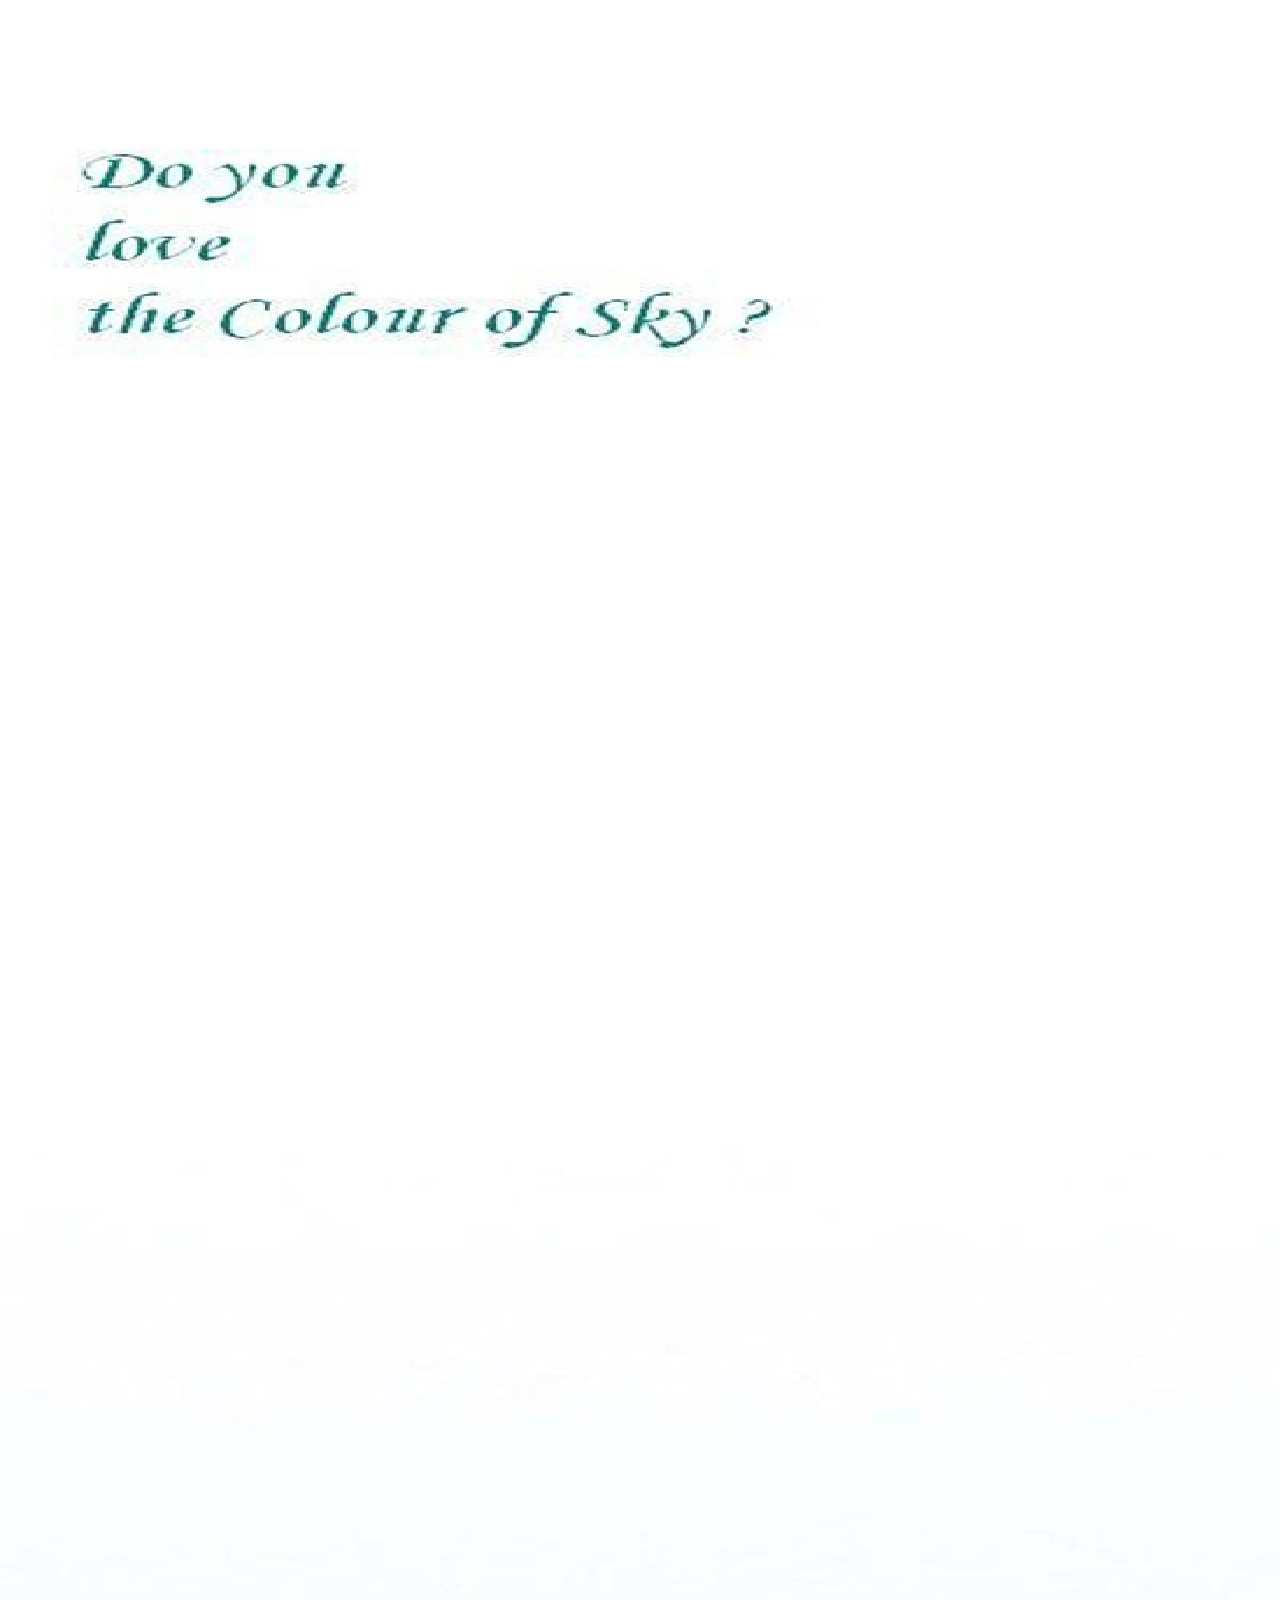
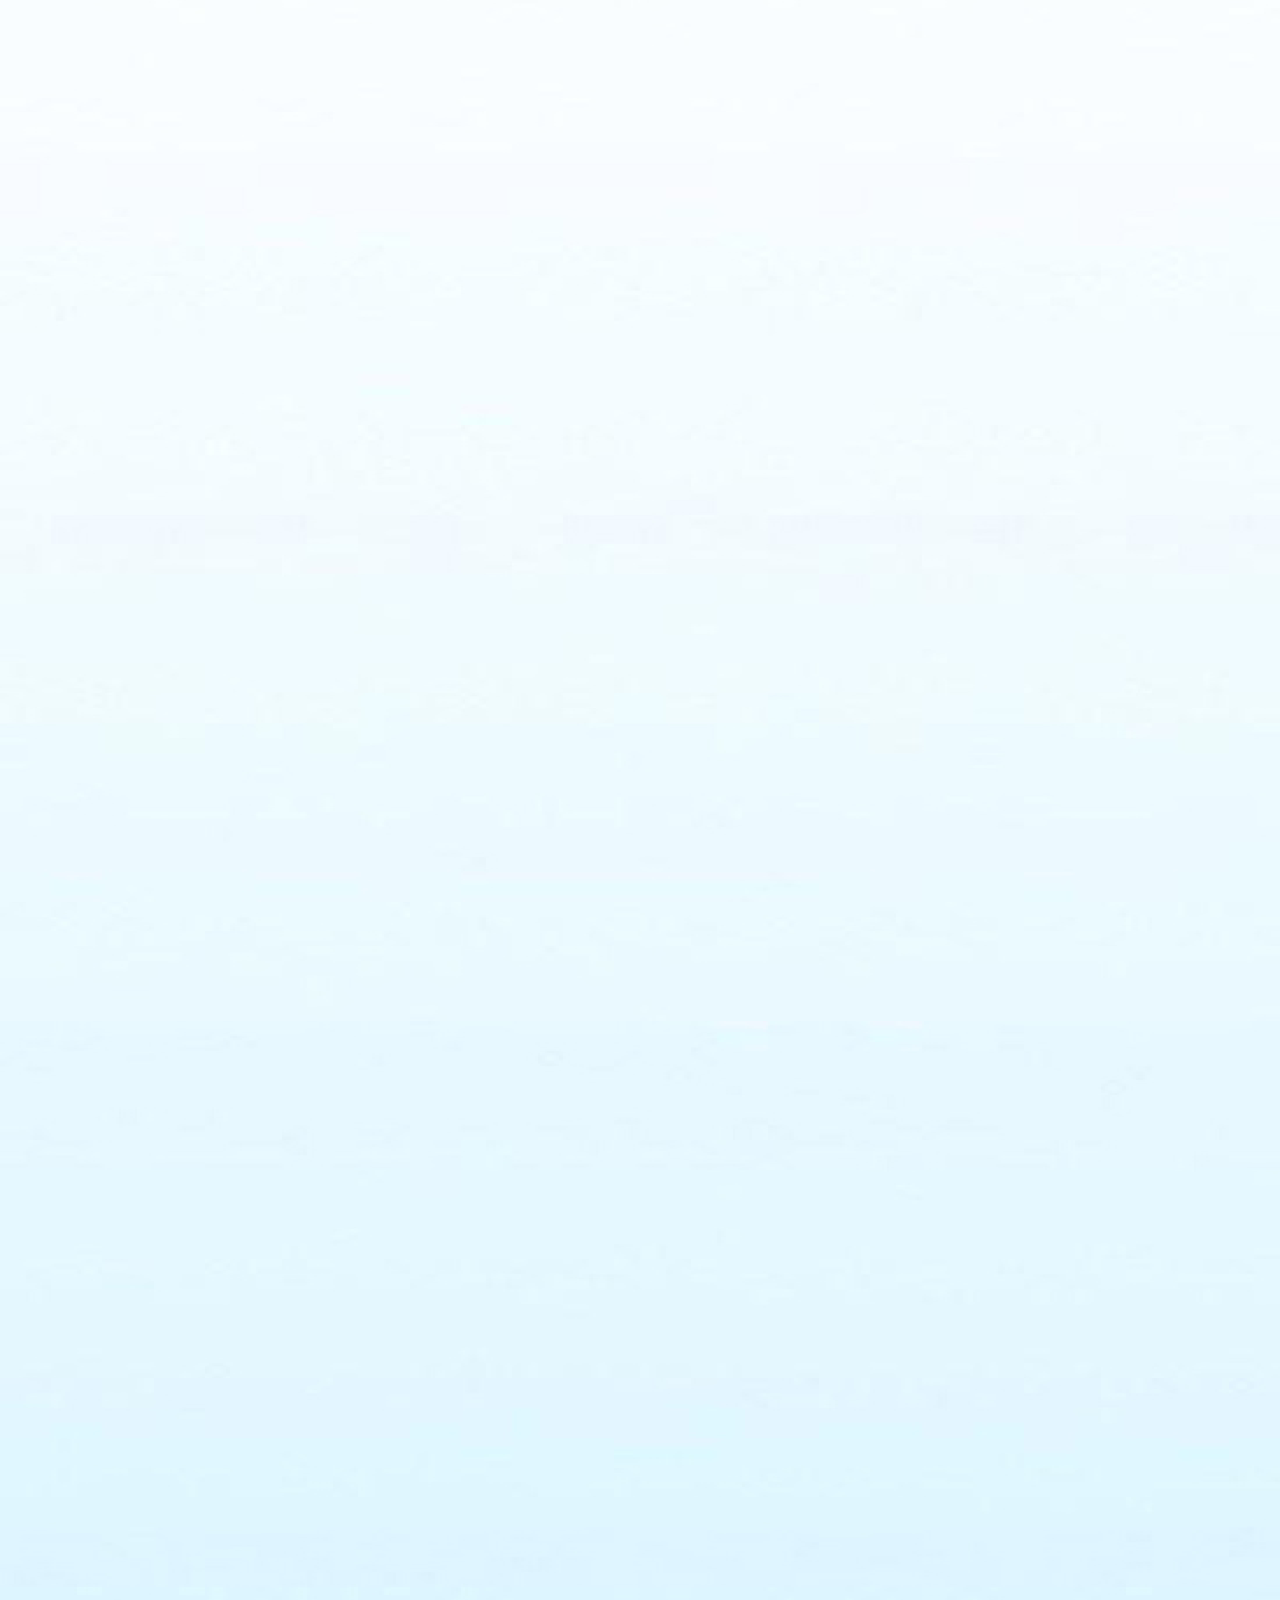
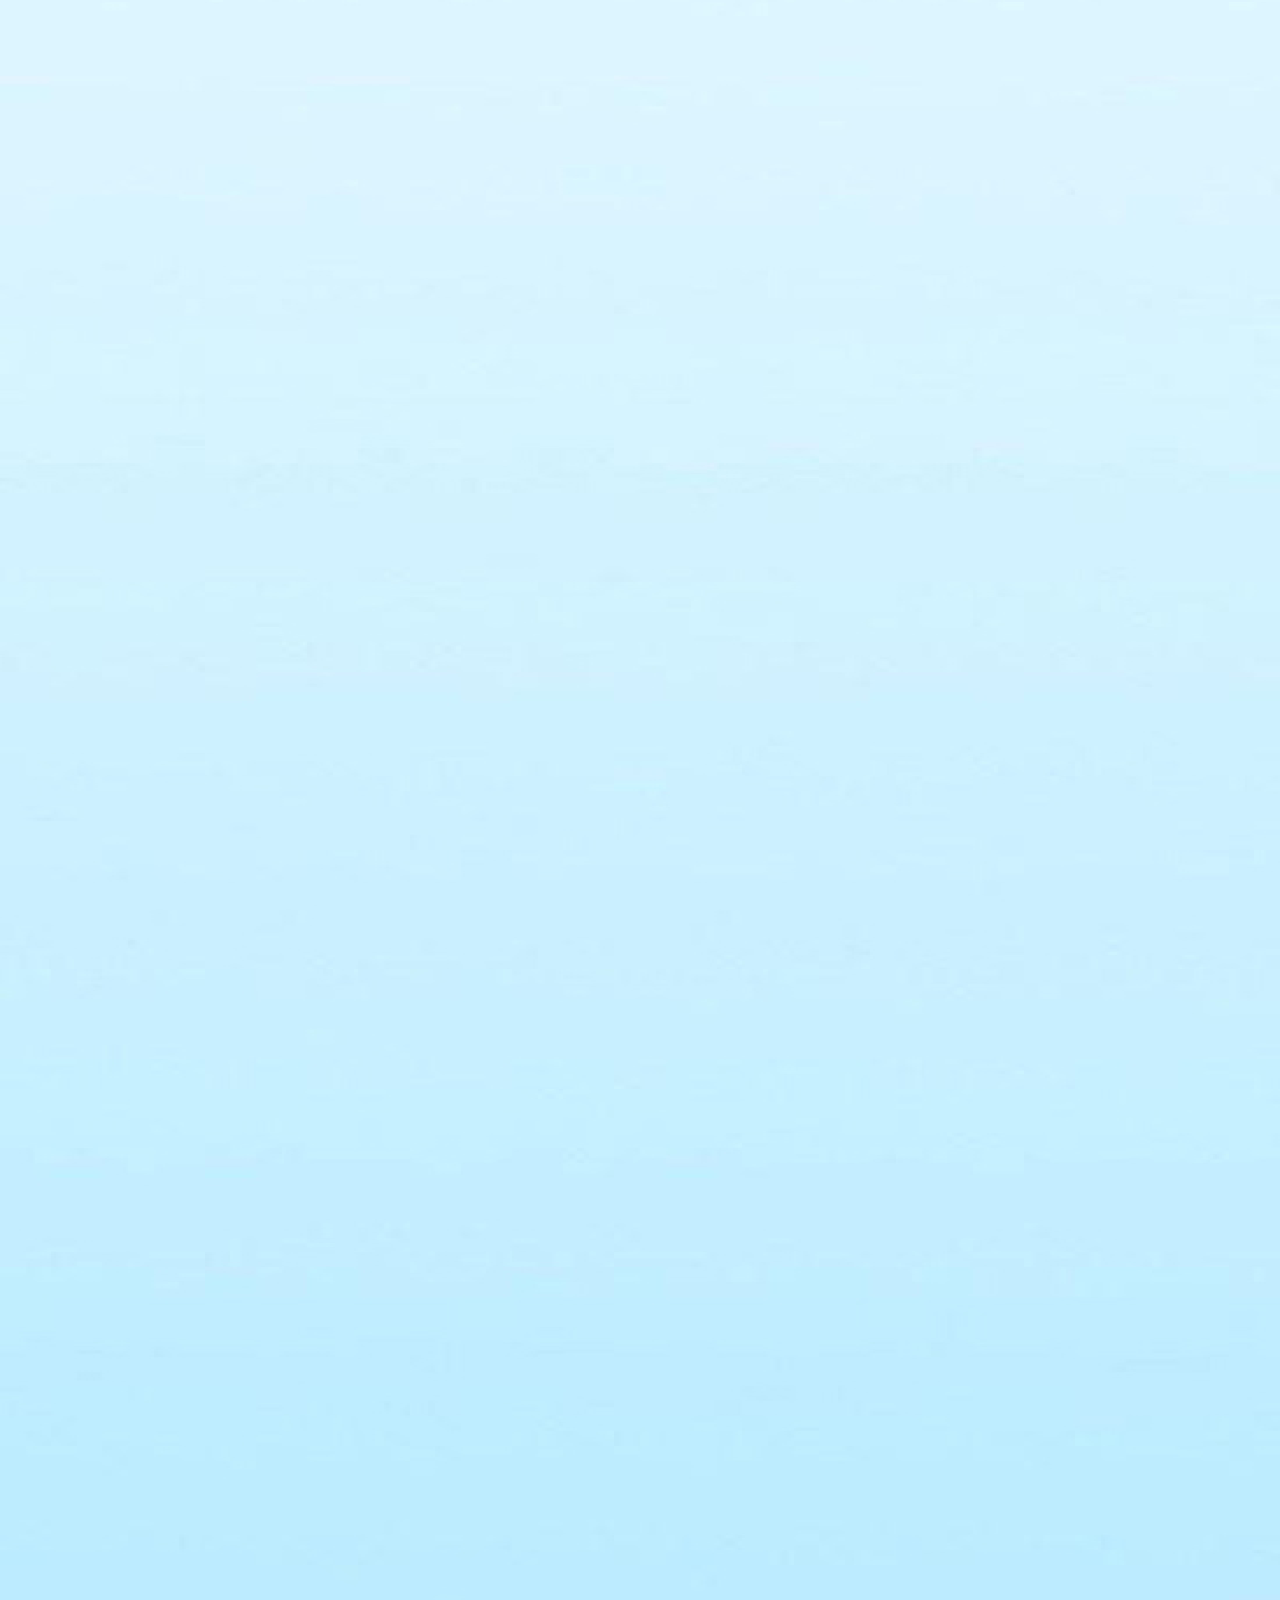
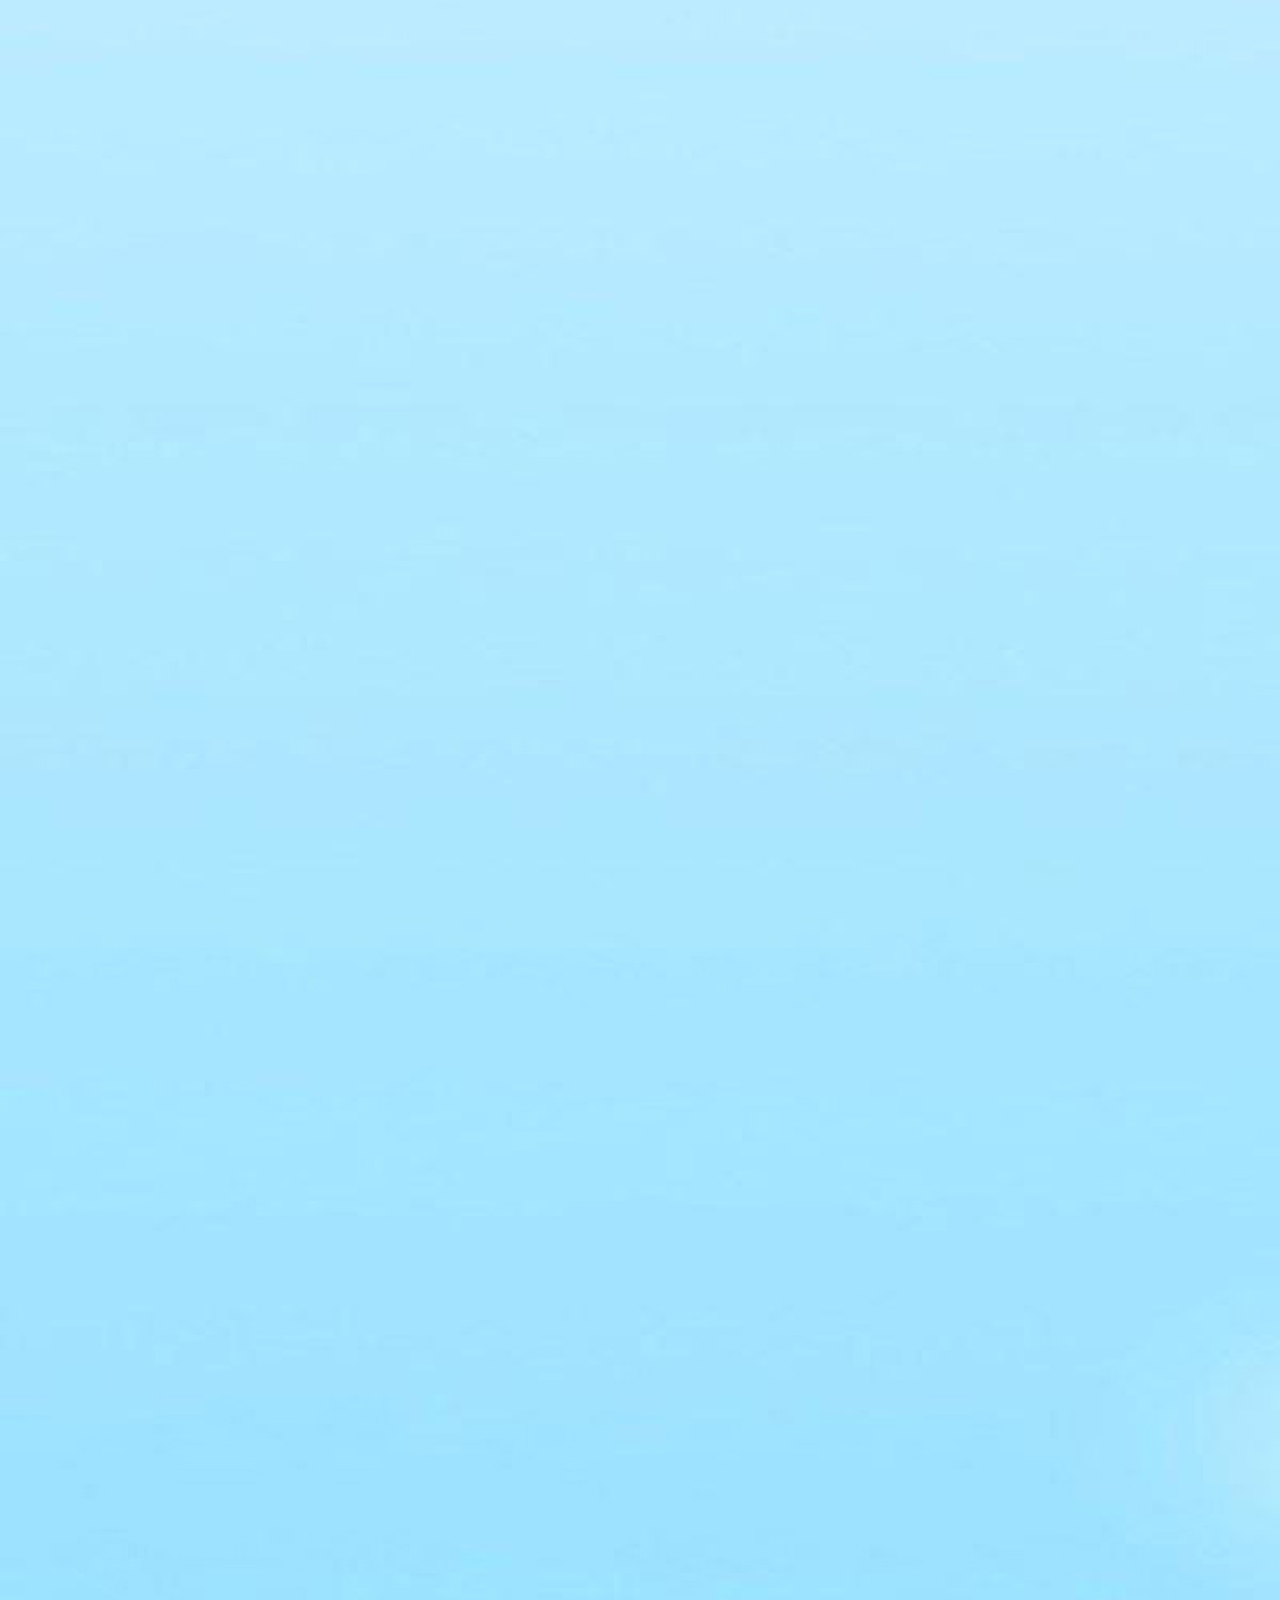
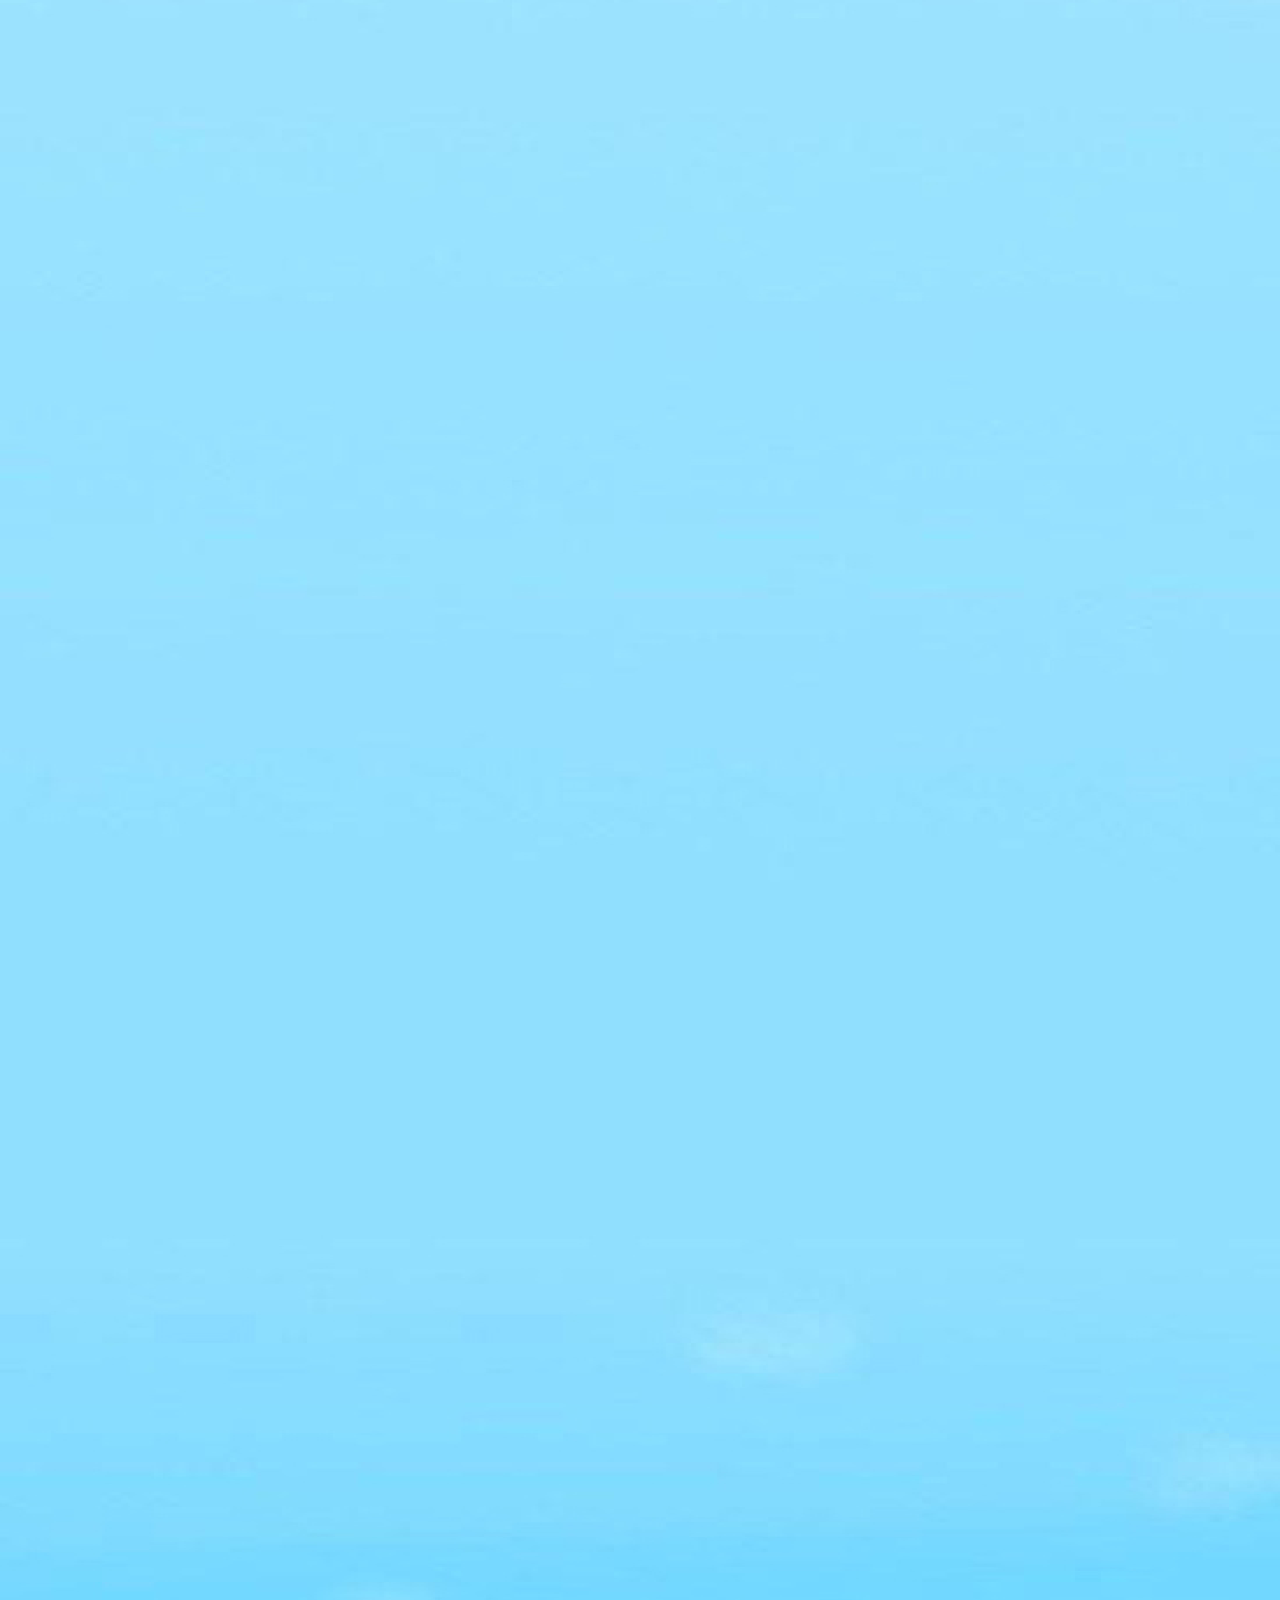
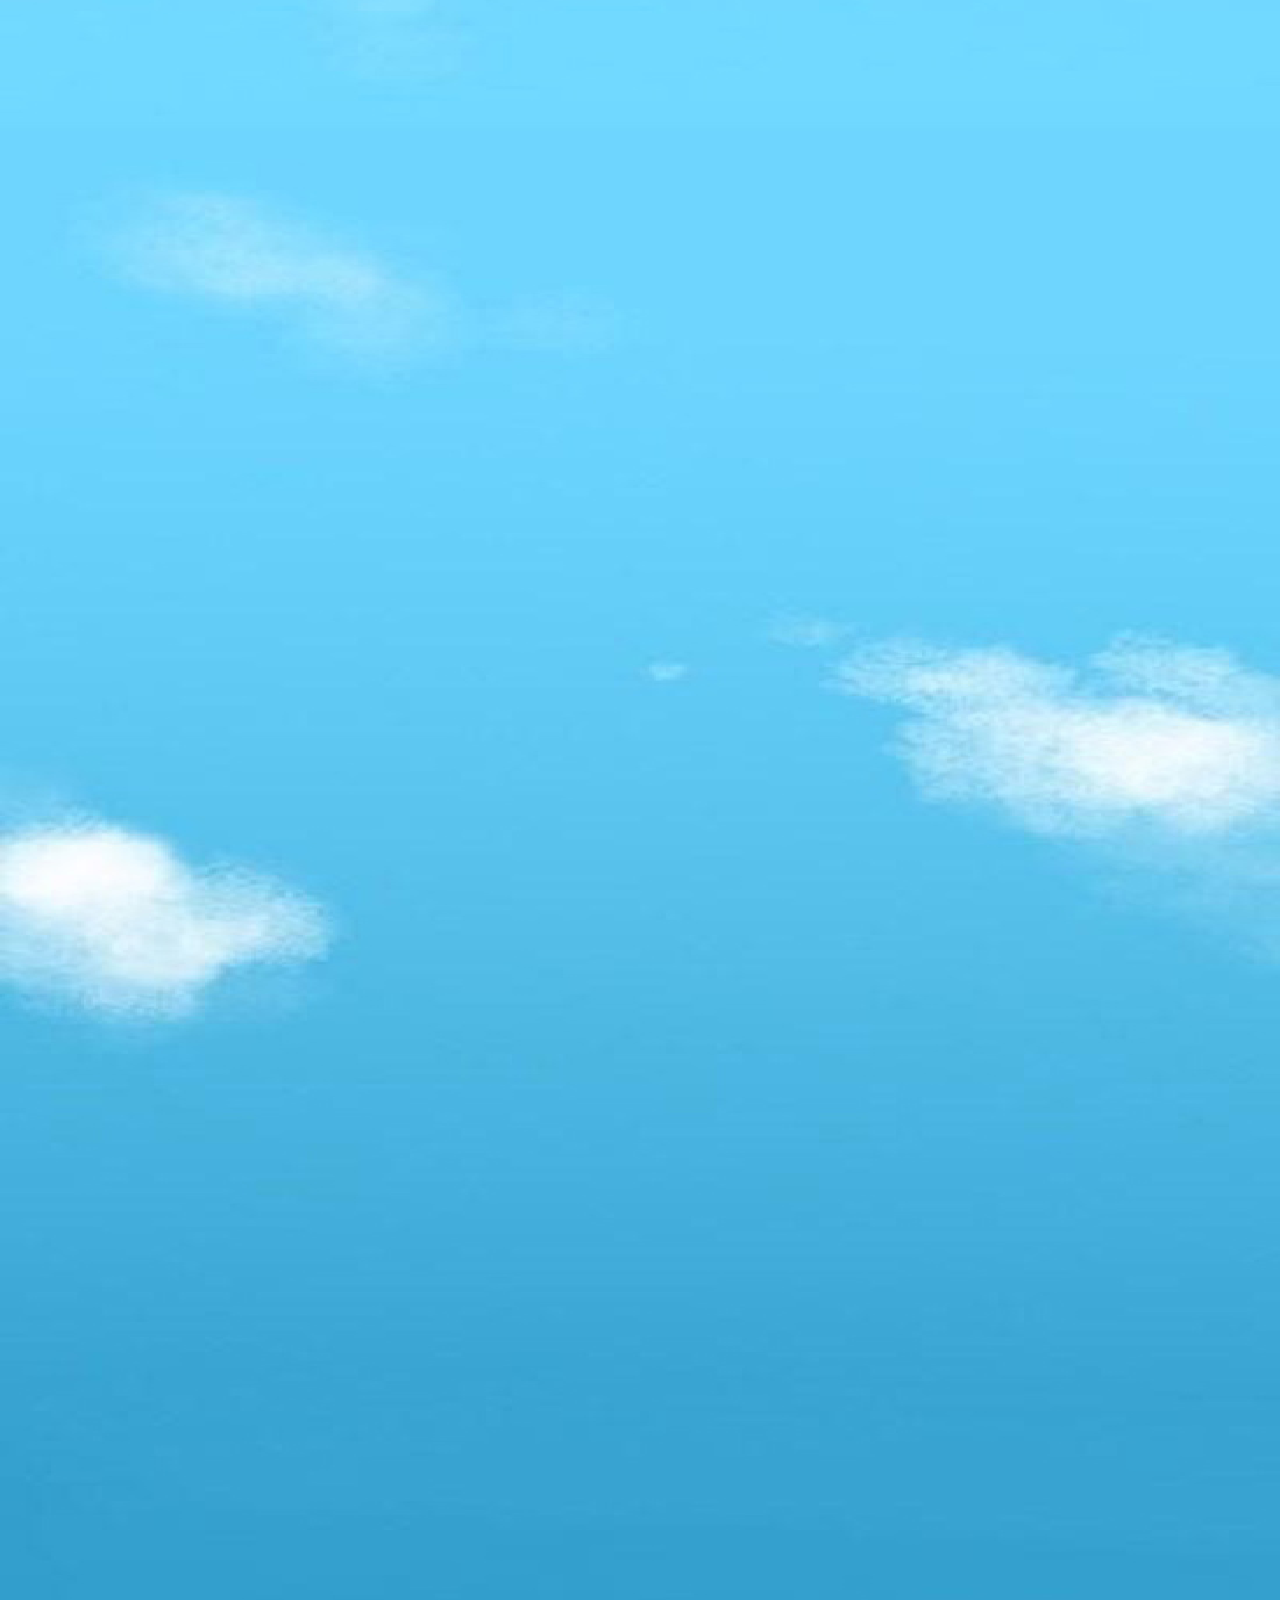
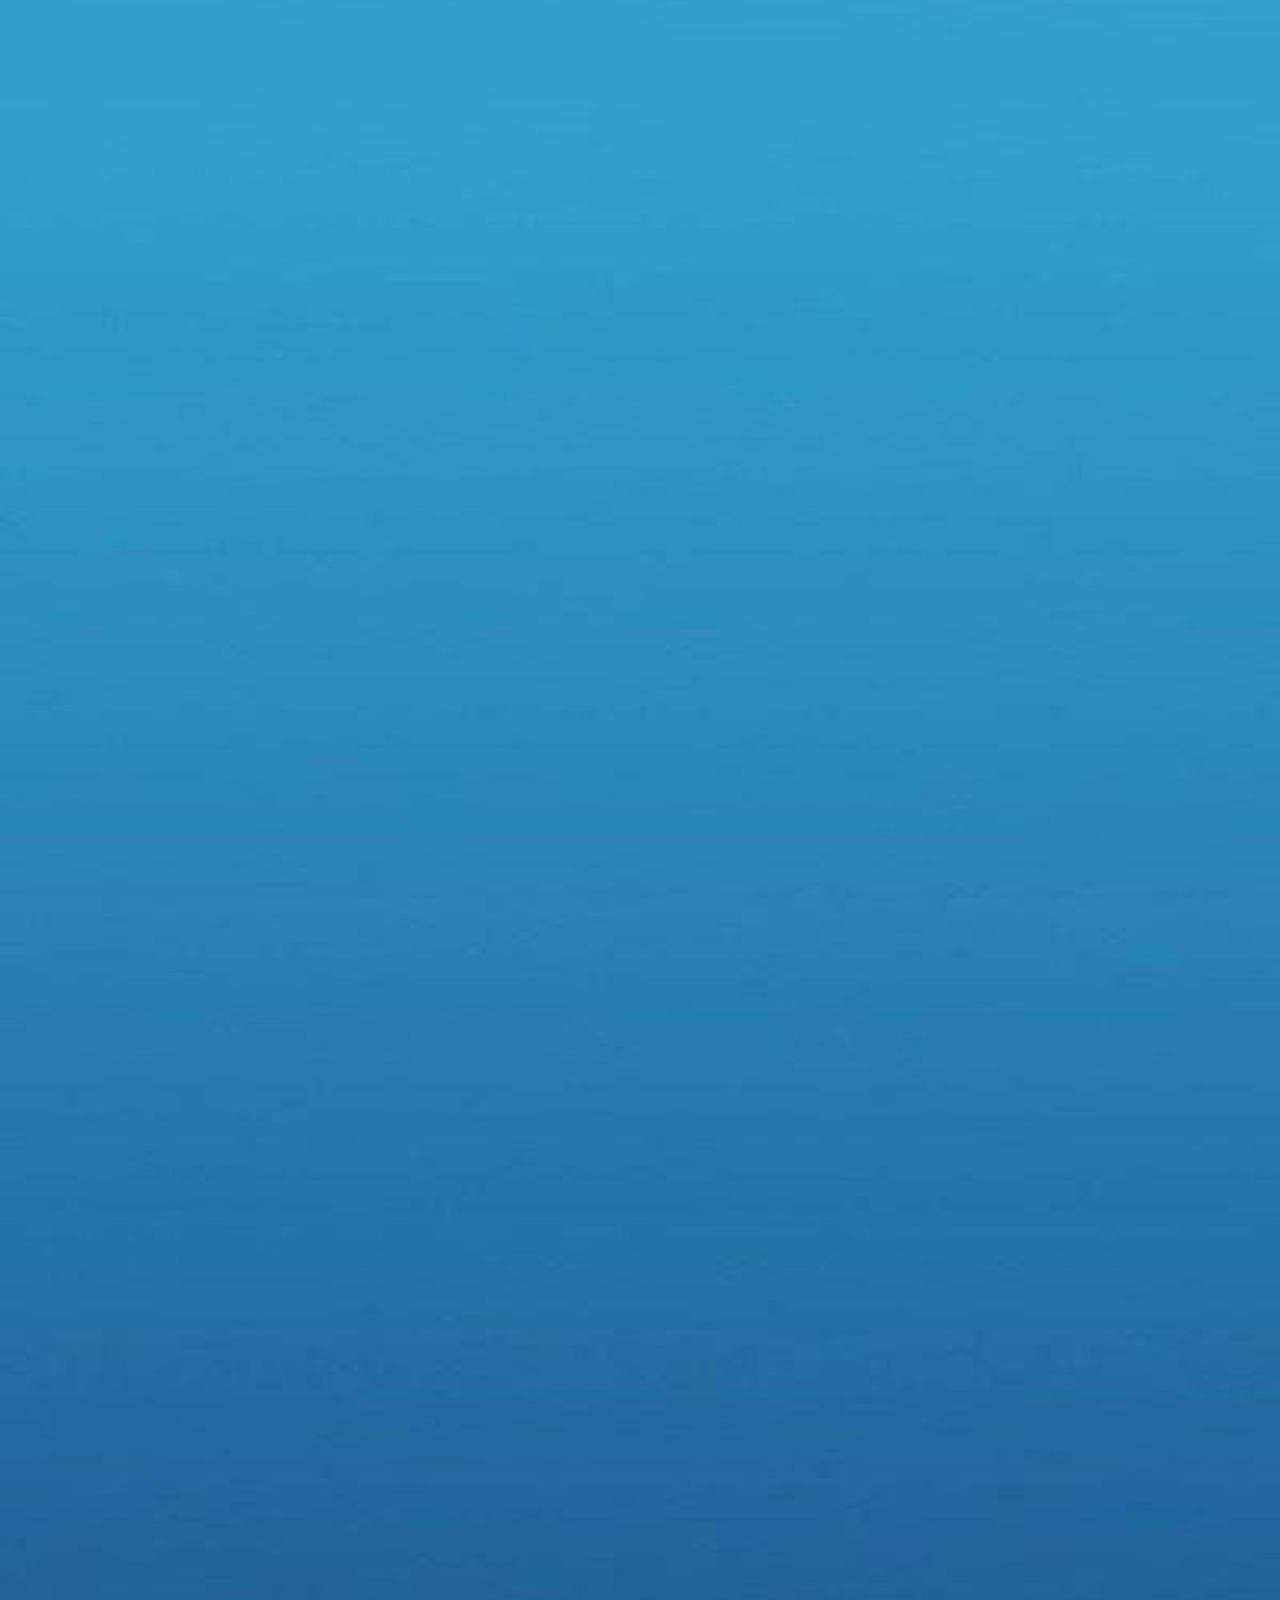
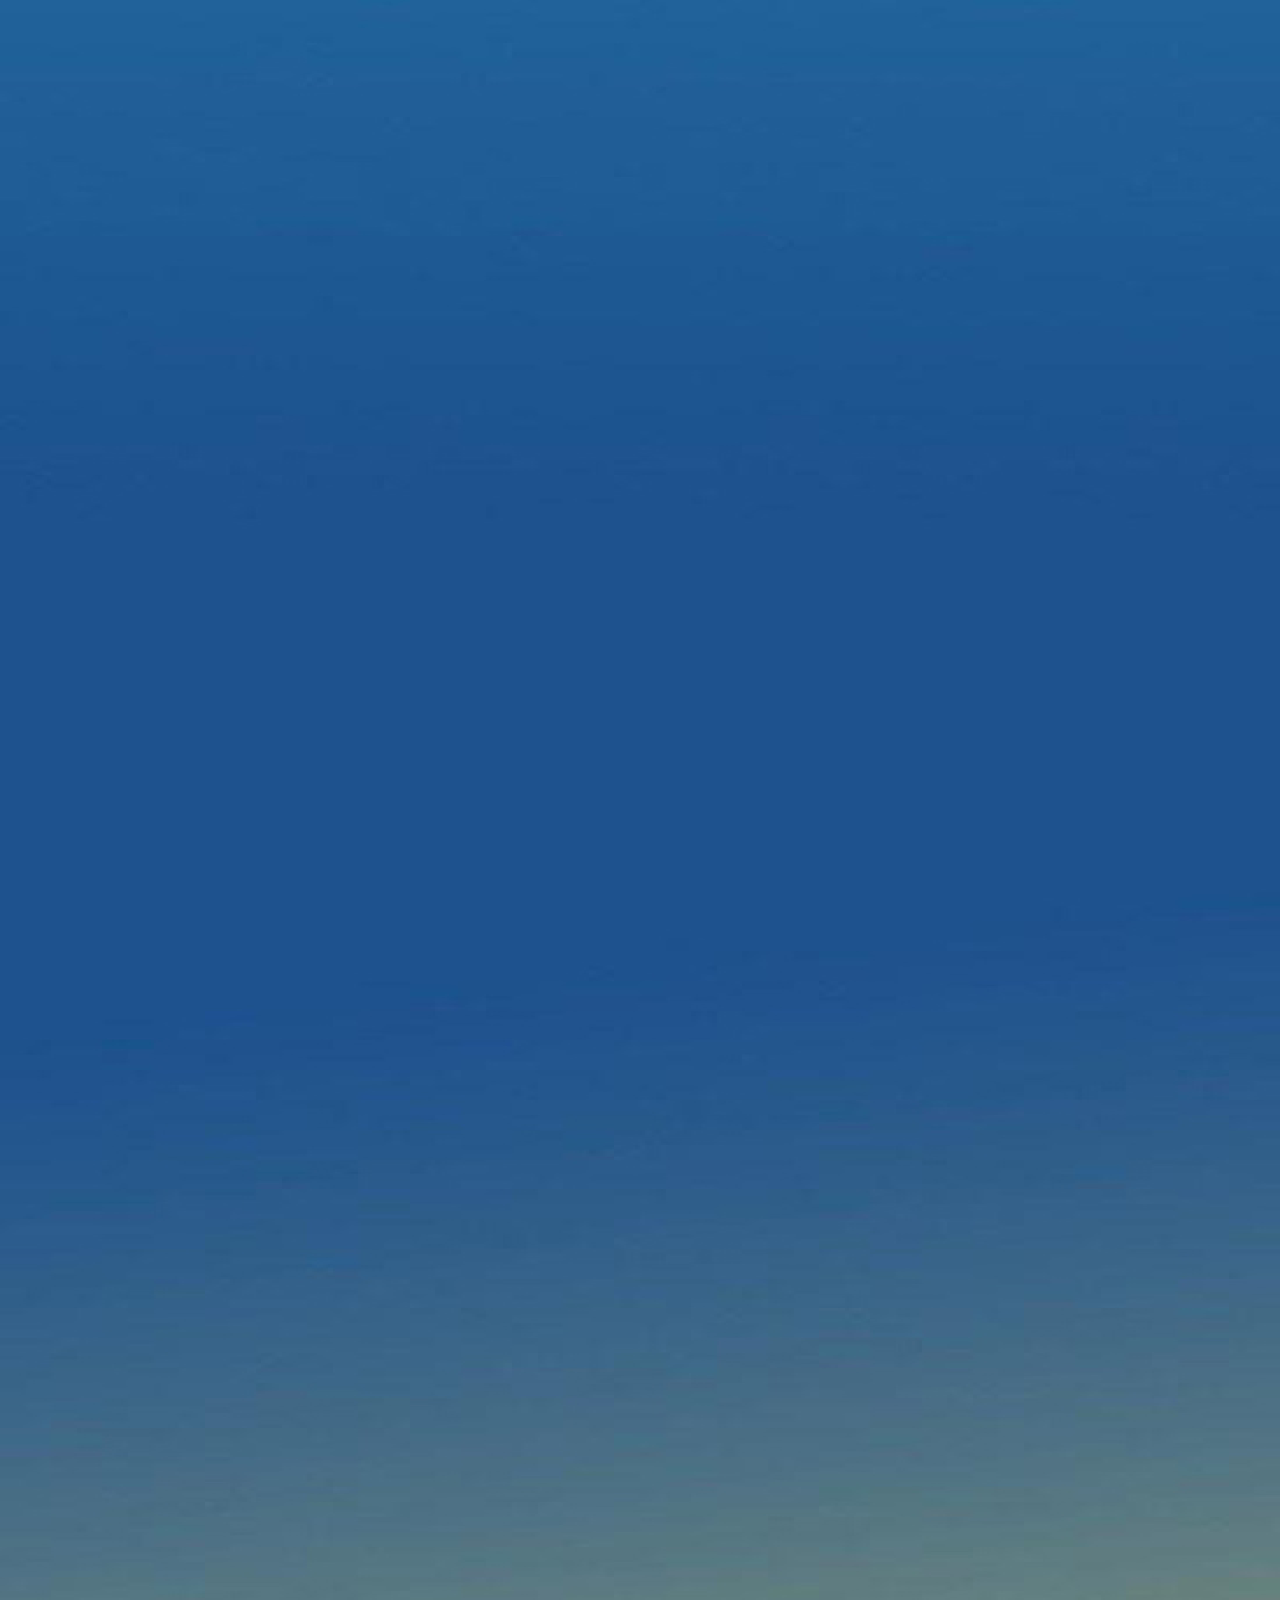
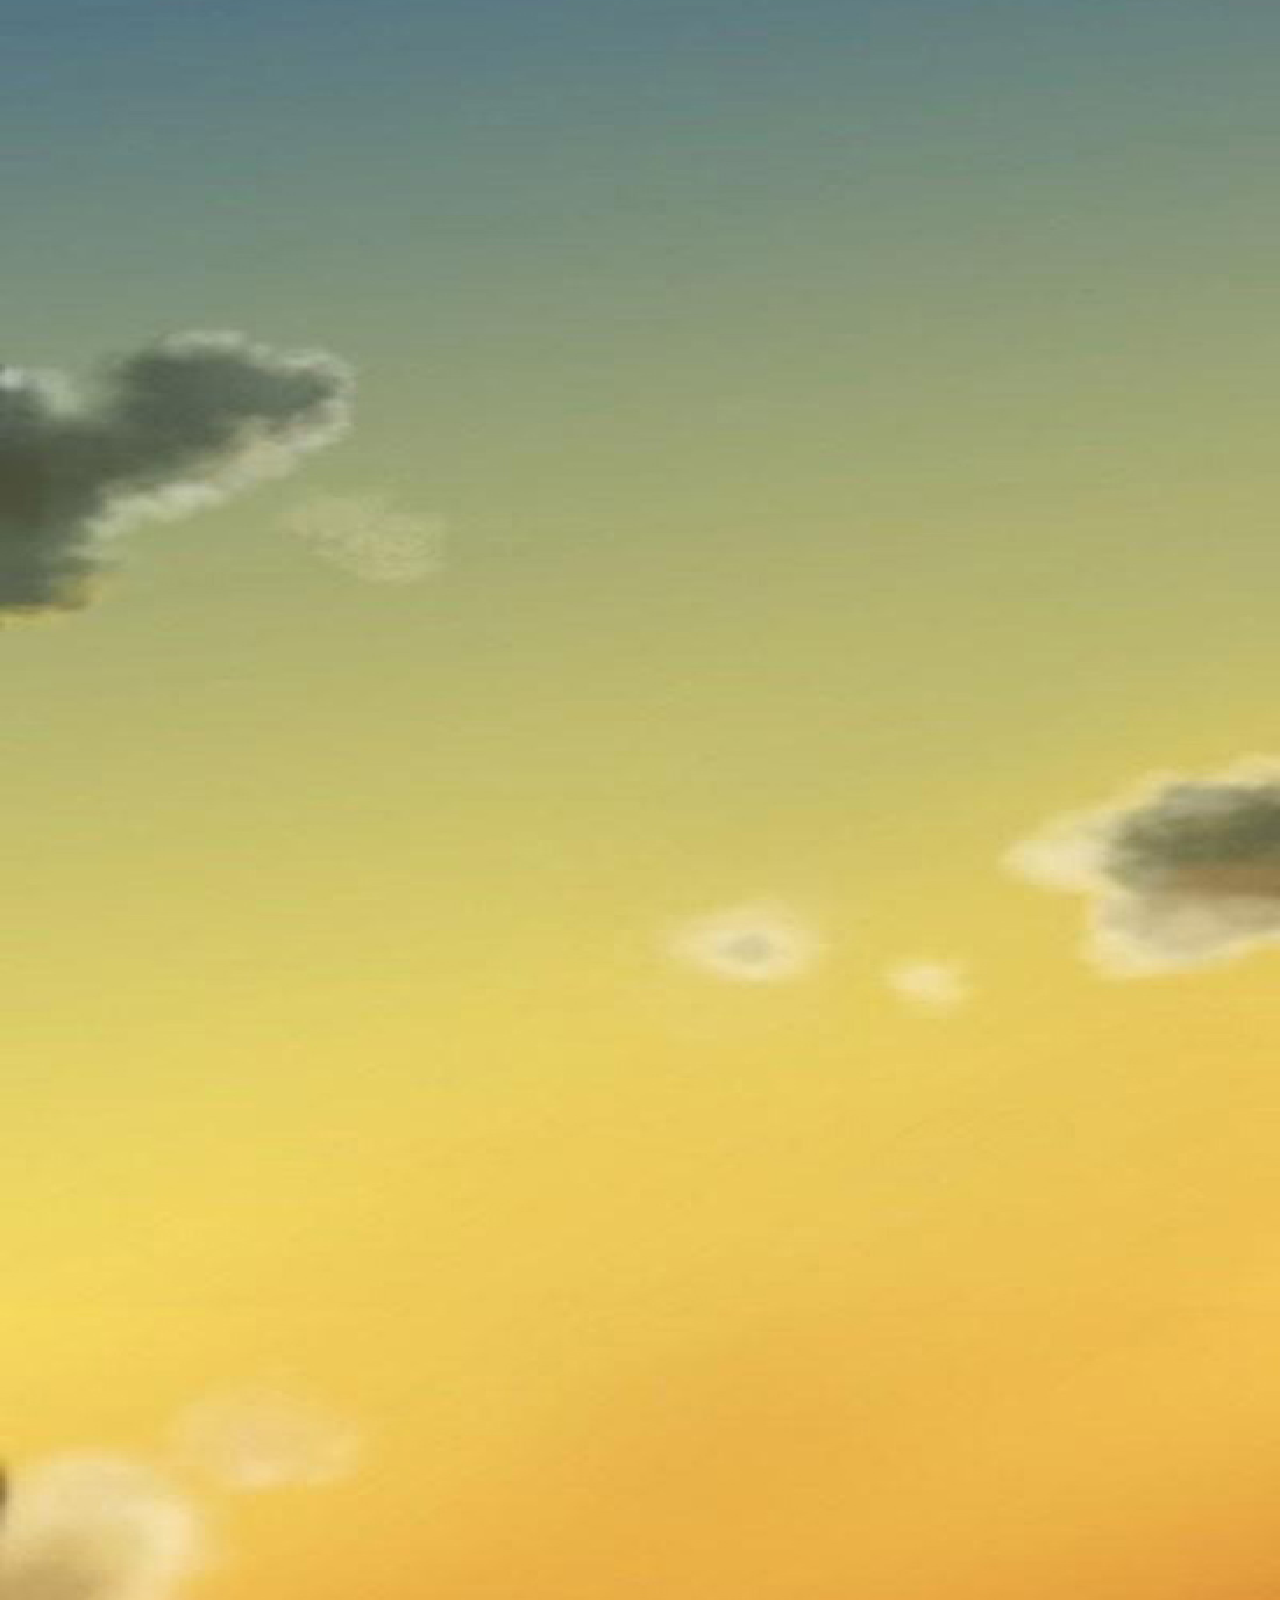
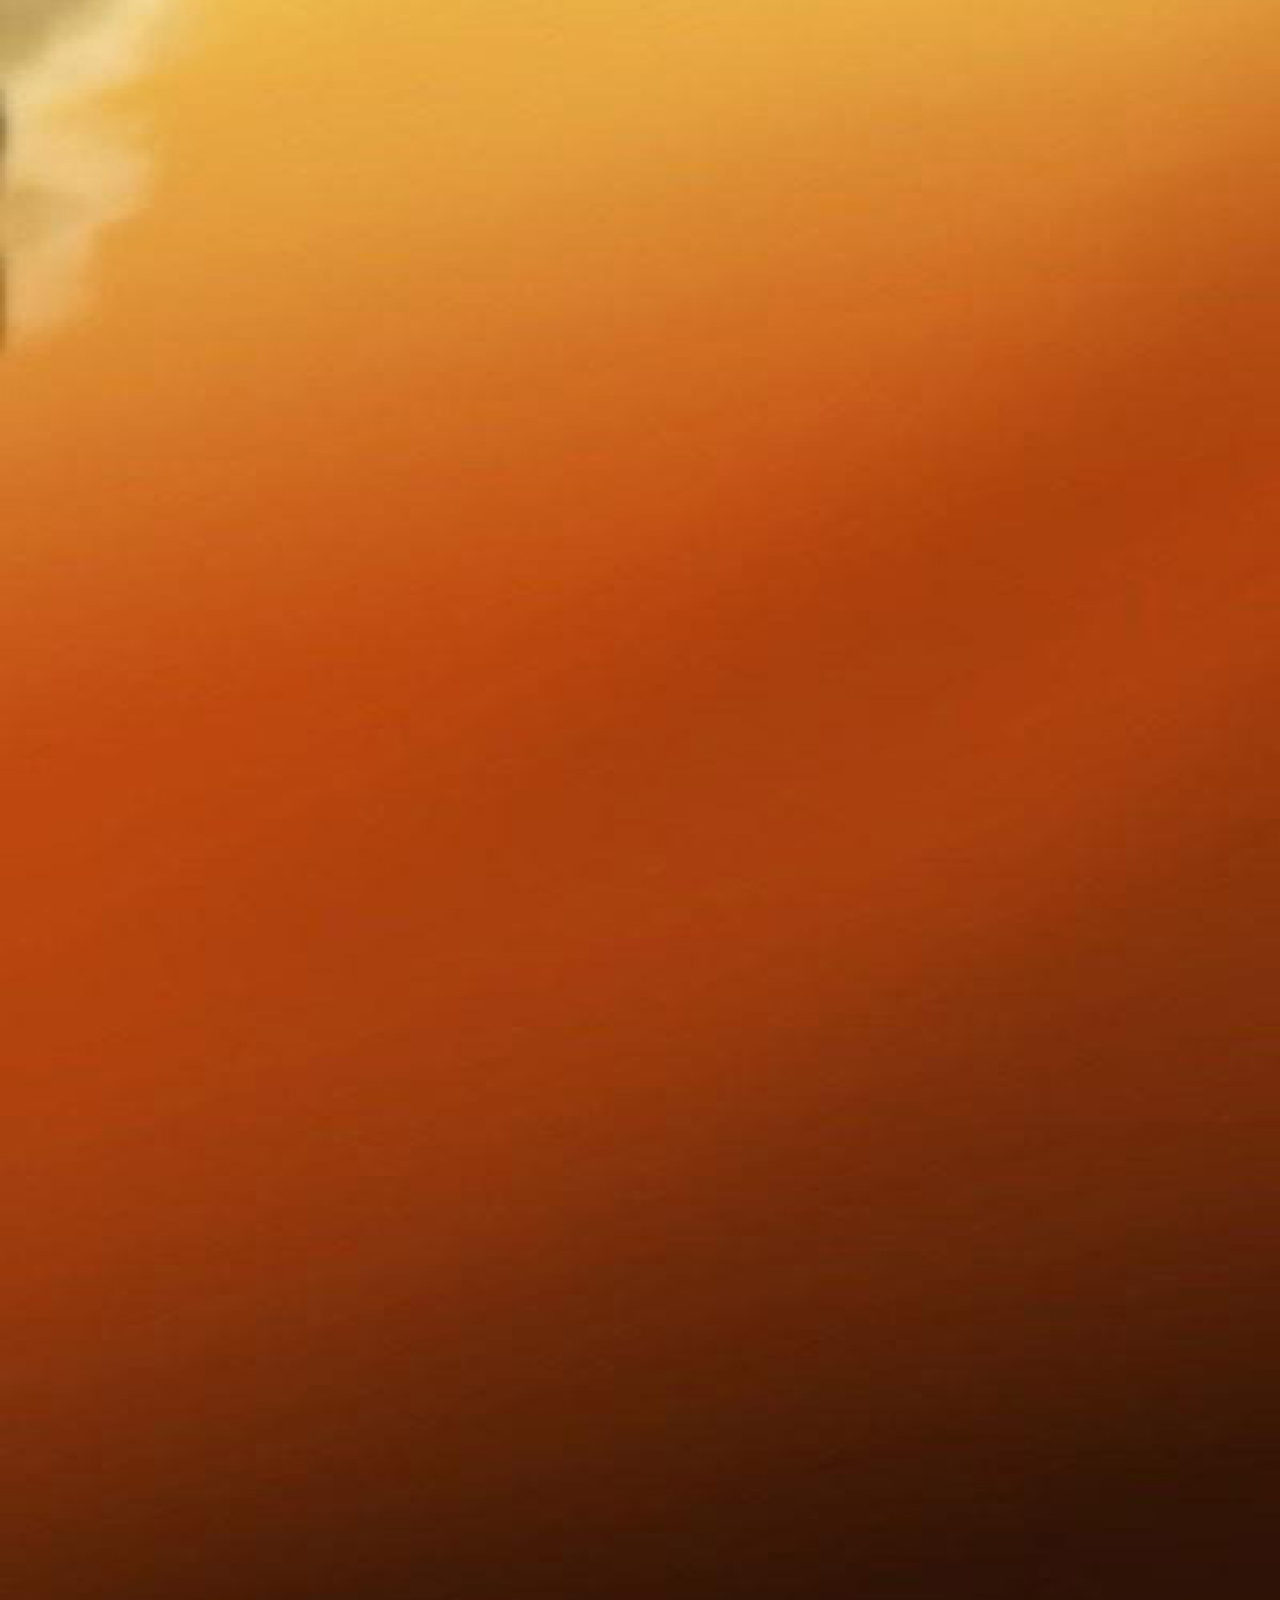
==== secondary-page.html @ 865ed55a "Initial commit" ====
<!DOCTYPE html>
<html class="second">
    <head>
        <title>Poem Title</title>
        <link rel="stylesheet" href="styles.css">
    </head>
    <body>
        <script src="main.js"></script>
        <div></div>
    </body>
</html>
---- styles.css ----
html {
    font-family: sans-serif;
    font-size: xx-large;
    background-color: white;
}

button {
    width: fit-content;
    display: block;
    align-self: center;
    font-size: large;
    font-family: sans-serif;
}


.second {
    background-image: url(test.jpg);
    background-repeat: no-repeat;
    /* background-size: 100%; */
    background-position: center;
    background-size: 100% 100%;
  
    height: 1200rem;
    /* height: 100%; */
    
    overflow-y: scroll;
    /* background-attachment: fixed; */
}


.column {
    display: flex;
    justify-content: center;
    flex-direction: column;
}

.row {
    display: flex;
    justify-content: center;
    flex-direction: row;
}


/* .hidden-buttons {
    padding: 0;
    border: none;
    background: none;
    font-family: sans-serif;
    font-size: large;
} */

.hidden-buttons:hover {
    background-color: aqua;
    cursor: pointer;
}

#fake-input {
    border: 1px solid black;
    min-width: 5rem;
    min-height: .5rem;
    padding: .25rem;
    border-radius: 5px;
}


::-webkit-scrollbar-track {
    background-color: inherit;
}


/*
::-webkit-scrollbar the scrollbar.
::-webkit-scrollbar-button the buttons on the scrollbar (arrows pointing upwards and downwards).
::-webkit-scrollbar-thumb the draggable scrolling handle.
::-webkit-scrollbar-track the track (progress bar) of the scrollbar.
::-webkit-scrollbar-track-piece the track (progress bar) NOT covered by the handle.
::-webkit-scrollbar-corner the bottom corner of the scrollbar, where both horizontal and vertical scrollbars meet.
::-webkit-resizer the draggable resizing handle that appears at the bottom corner of some elements.

*/
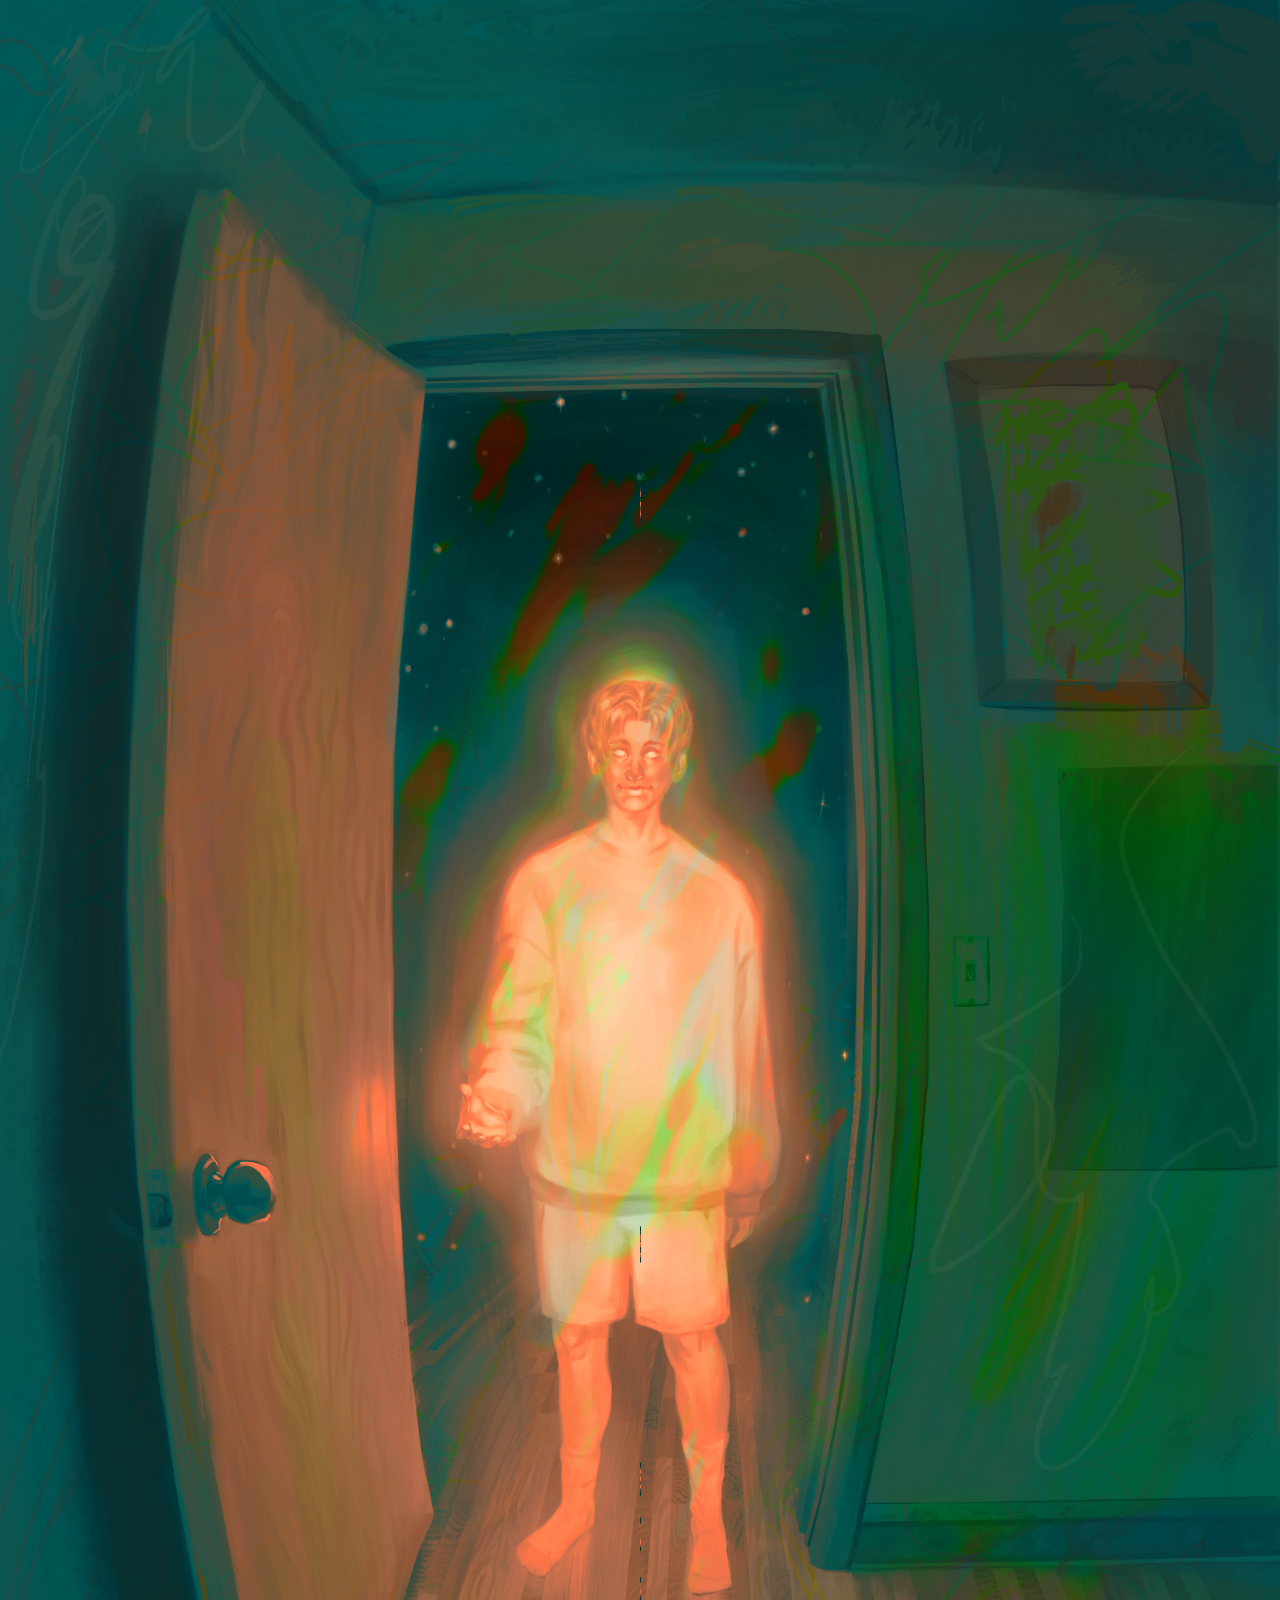
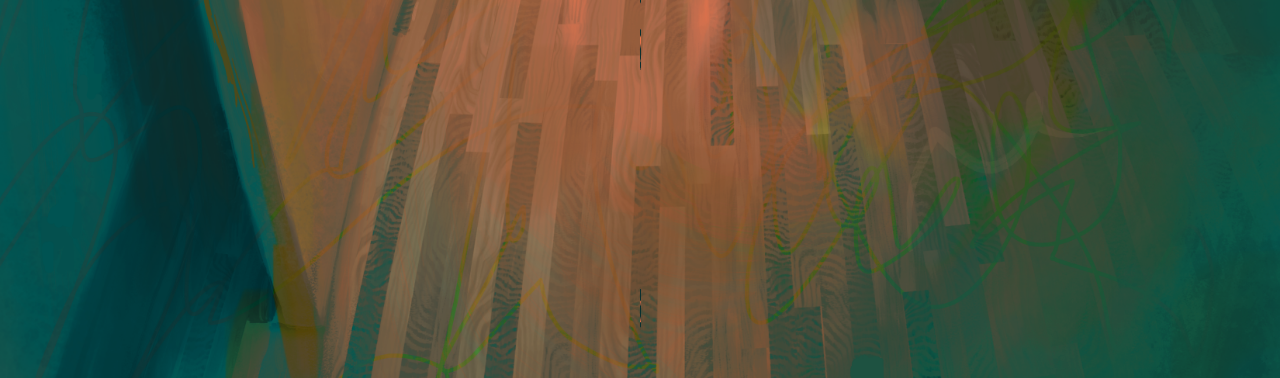
==== commit 4a82193d: "starting second page code - added a bunch of assets - added some comments - starting to work with an" ====
--- a/secondary-page.html
+++ b/secondary-page.html
@@ -1,11 +1,12 @@
 <!DOCTYPE html>
 <html class="second">
     <head>
-        <title>Poem Title</title>
+        <title>Deconstruction</title>
         <link rel="stylesheet" href="styles.css">
     </head>
     <body>
-        <script src="main.js"></script>
-        <div></div>
+        <script src="finale.js"></script>
+        <div class="overlay overlay-1 overlay-2 overlay-3 overlay-4 overlay-5 overlay-6 overlay-7">
+        </div>
     </body>
 </html>
--- a/styles.css
+++ b/styles.css
@@ -1,30 +1,69 @@
+@property --w_raw {
+  syntax: '<length>';
+  inherits: true;
+  initial-value: 100vw;
+}
+
+@property --h_raw {
+  syntax: '<length>';
+  inherits: true;
+  initial-value: 100vh;
+}
+
 html {
     font-family: sans-serif;
-    font-size: xx-large;
+    font-size: large;
     background-color: white;
+}
+
+
+div {
+    /* padding: .5rem; */
+    margin-top: 1rem;
 }
 
 button {
     width: fit-content;
     display: block;
     align-self: center;
-    font-size: large;
     font-family: sans-serif;
-}
-
+    padding: .15rem;
+}
+
+button:hover {
+    cursor: pointer;
+}
+
+pre {
+    padding: .75rem;
+    overflow: hidden;
+}
+
+
+dialog {
+    border-radius: 15px;
+    border: solid 1px rgba(0, 0, 0, 0.349);
+    padding-top: 0;
+}
+
+.dialog-button {
+    float: right;
+    /* background-color: rgba(255, 0, 0, 0.767); */
+    border-radius: 5px;
+    border: none;
+    /* color: white; */
+    padding: 0;
+    margin: 0;
+    height: 10px;
+}
 
 .second {
-    background-image: url(test.jpg);
+    background-image: url(./assets/10.07.26.png); 
     background-repeat: no-repeat;
-    /* background-size: 100%; */
     background-position: center;
-    background-size: 100% 100%;
-  
-    height: 1200rem;
-    /* height: 100%; */
-    
+    background-size: var(--w_raw) 100%;
+    aspect-ratio: 3300/5100;
     overflow-y: scroll;
-    /* background-attachment: fixed; */
 }
 
 
@@ -36,36 +75,124 @@
 
 .row {
     display: flex;
-    justify-content: center;
+    padding: 1rem 4rem;
     flex-direction: row;
 }
 
-
-/* .hidden-buttons {
-    padding: 0;
-    border: none;
-    background: none;
-    font-family: sans-serif;
-    font-size: large;
-} */
 
 .hidden-buttons:hover {
     background-color: aqua;
     cursor: pointer;
 }
 
+.last-ones {
+    background-color: rgba(0, 255, 255, 0.295);
+}
+
+.icon {
+    width: 23px;
+}
+
+
+@font-face {
+    font-family: Astigma;
+    src: url(assets/ASS.TTF);
+}
+
+.test {
+    font-family: Astigma;
+    font-size: 140px;
+    color: #eb754a;
+    text-shadow: 10px 0 #0a2f2f,
+}
+
+
+.overlay {
+    background-repeat: no-repeat;
+    background-position: center;
+    background-size: var(--w_raw) 100%;
+    aspect-ratio: 3300/5100;
+    overflow-y: none;
+}
+
+.overlay-1 {
+    background-image: url(./assets/deconstruction_IV/overlay_v1.png); 
+    animation: fadeIn 1s ease-in;
+}
+
+.overlay-2 {
+    background-image: url(./assets/deconstruction_IV/overlay_2.png); 
+    animation: fadeIn 2s ease-in;
+    animation-delay: 1s;
+}
+
+.overlay-3 {
+    background-image: url(./assets/deconstruction_IV/overlay_3.png); 
+    animation: fadeIn 3s ease-in;
+    animation-delay: 2s;
+}
+
+.overlay-4 {
+    background-image: url(./assets/deconstruction_IV/overlay_4.png); 
+    animation: fadeIn 4s ease-in;
+    animation-delay: 3s;
+}
+
+.overlay-5 {
+    background-image: url(./assets/deconstruction_IV/overlay_5.png); 
+    animation: fadeIn 5s ease-in;
+    animation-delay: 4s;
+}
+
+.overlay-6 {
+    background-image: url(./assets/deconstruction_IV/overlay_6.png); 
+    animation: fadeIn 6s ease-in;
+    animation-delay: 5s;
+}
+
+.overlay-7 {
+    background-image: url(./assets/deconstruction_IV/overlay_7.png); 
+    animation: fadeIn 7s ease-in;
+    animation-delay: 6s;
+}
+
+@keyframes fadeIn {
+    from { opacity: 0; }
+    to { opacity: 1; }
+}
+
+.fadeIn {
+    animation: fadeIn 2.5s ease-in 
+}
+
+
 #fake-input {
     border: 1px solid black;
-    min-width: 5rem;
-    min-height: .5rem;
+    min-width: 10.5rem;
+    min-height: 1.25rem;
     padding: .25rem;
     border-radius: 5px;
-}
-
+    margin: 1rem;
+}
+
+#poem {
+    display: flex;
+}
+
+#dialog-header {
+    margin-top: 0;
+}
+
+#pass-box {
+    padding-left: 3rem;
+    padding-right: 3rem;
+}
 
 ::-webkit-scrollbar-track {
     background-color: inherit;
 }
+
+
 
 
 /*
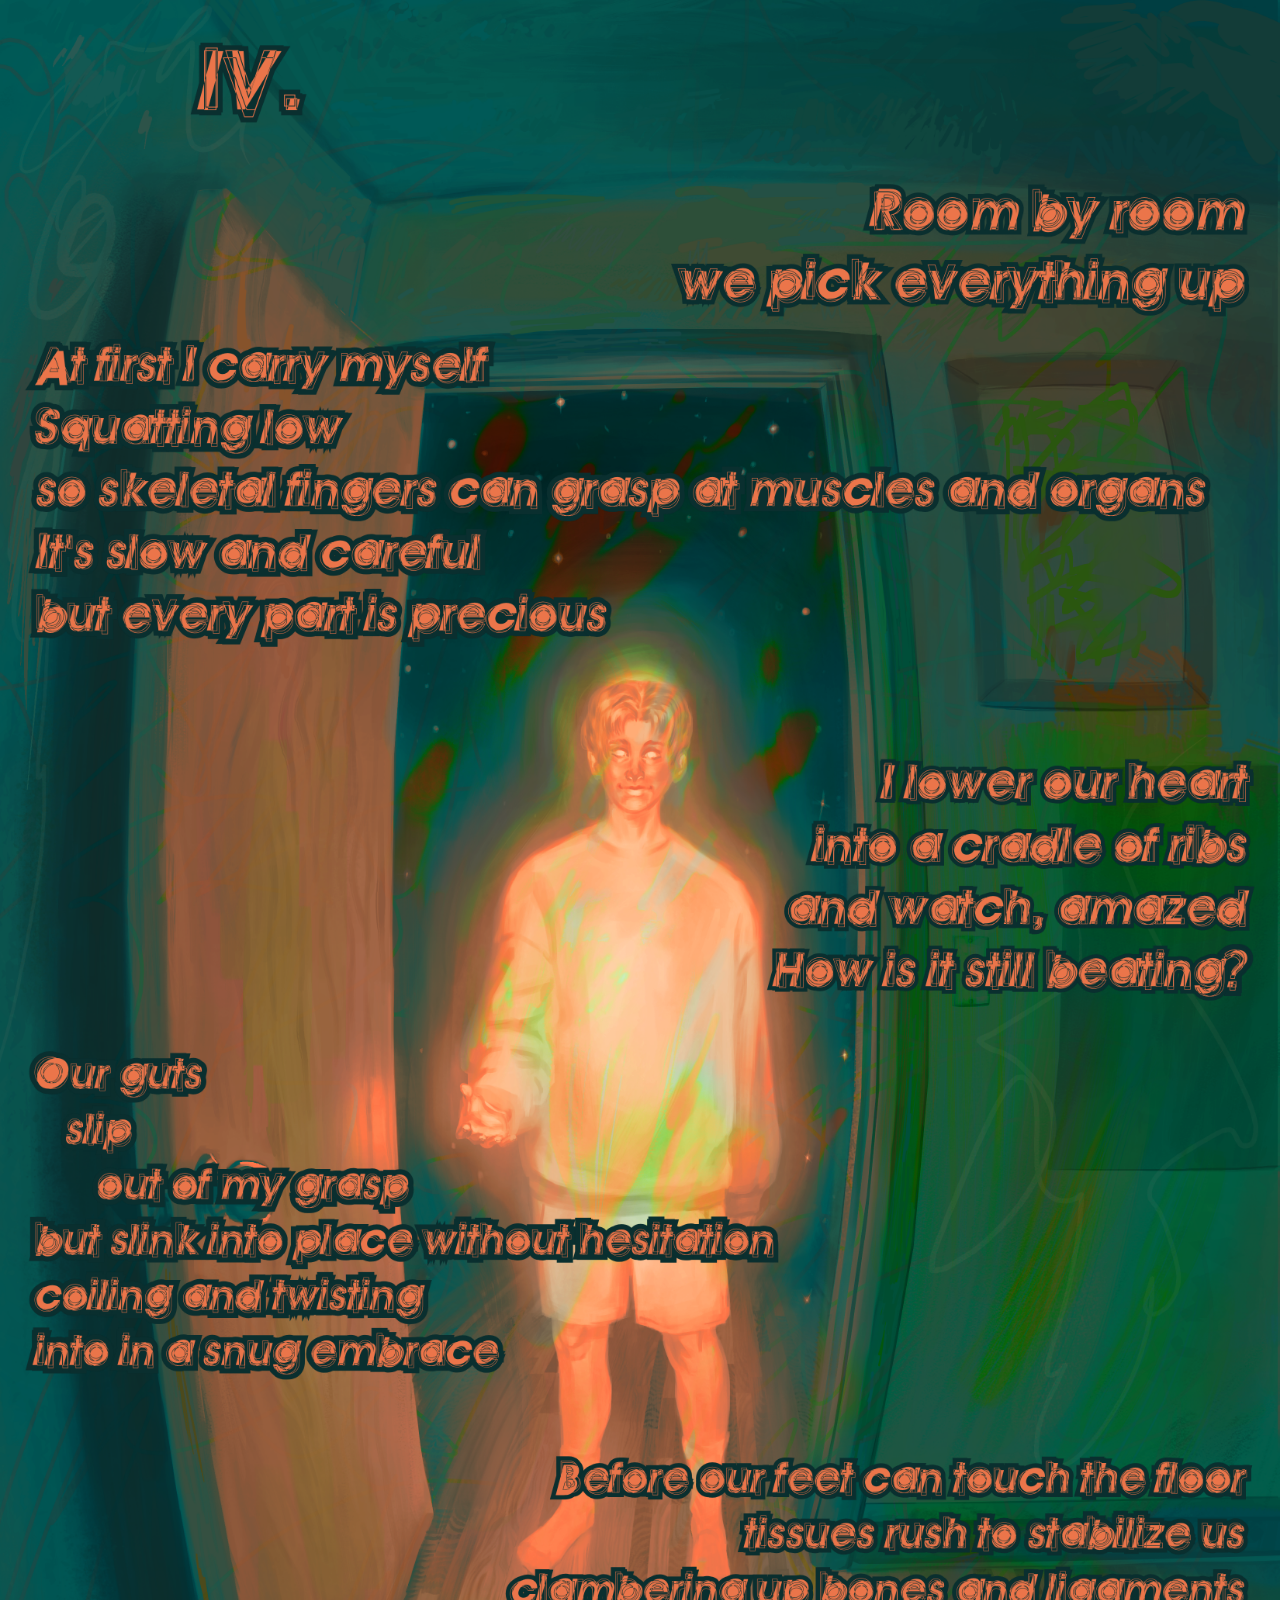
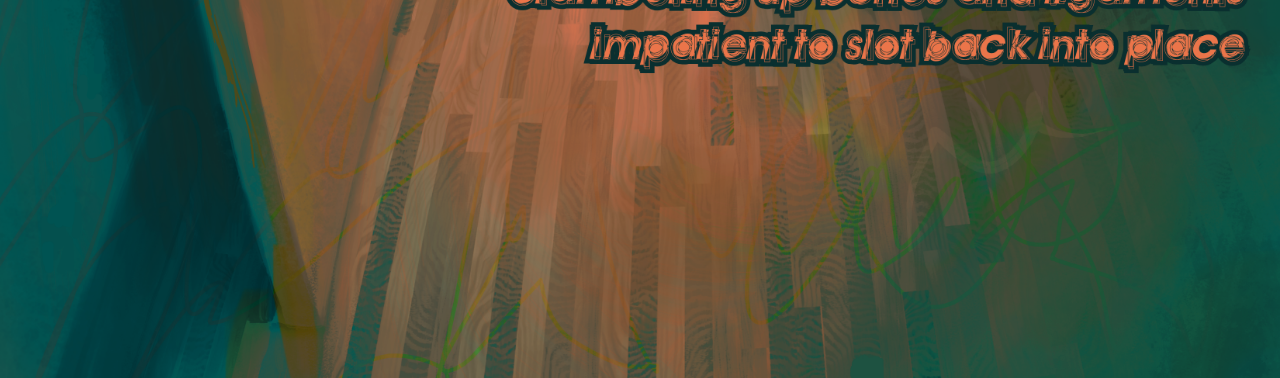
==== commit b95ad10a: "added fade ins per stanza - also removed a placeholder asset - also replaced two typos - also idk if" ====
--- a/secondary-page.html
+++ b/secondary-page.html
@@ -6,7 +6,7 @@
     </head>
     <body>
         <script src="finale.js"></script>
-        <div class="overlay overlay-1 overlay-2 overlay-3 overlay-4 overlay-5 overlay-6 overlay-7">
+        <div id="container">
         </div>
     </body>
 </html>
--- a/styles.css
+++ b/styles.css
@@ -156,13 +156,31 @@
     animation-delay: 6s;
 }
 
+.position {
+    position: absolute;
+    aspect-ratio: 3300/5100;
+    top: 0;
+    left: 0;
+    width: 100%;
+}
+
+.animation {
+    animation: fadeIn 2.5s ease-in;
+}
+
 @keyframes fadeIn {
     from { opacity: 0; }
     to { opacity: 1; }
 }
 
-.fadeIn {
-    animation: fadeIn 2.5s ease-in 
+.fade-in-slow {
+    animation: fadeIn 2.5s ease-in;
+}
+.fade-in-fast {
+    animation: fadeIn 1s ease-in;
+}
+.fade-in-med {
+    animation: fadeIn 1.75s ease-in;
 }
 
 
@@ -186,6 +204,10 @@
 #pass-box {
     padding-left: 3rem;
     padding-right: 3rem;
+}
+
+#container {
+    margin-top: 0;
 }
 
 ::-webkit-scrollbar-track {
